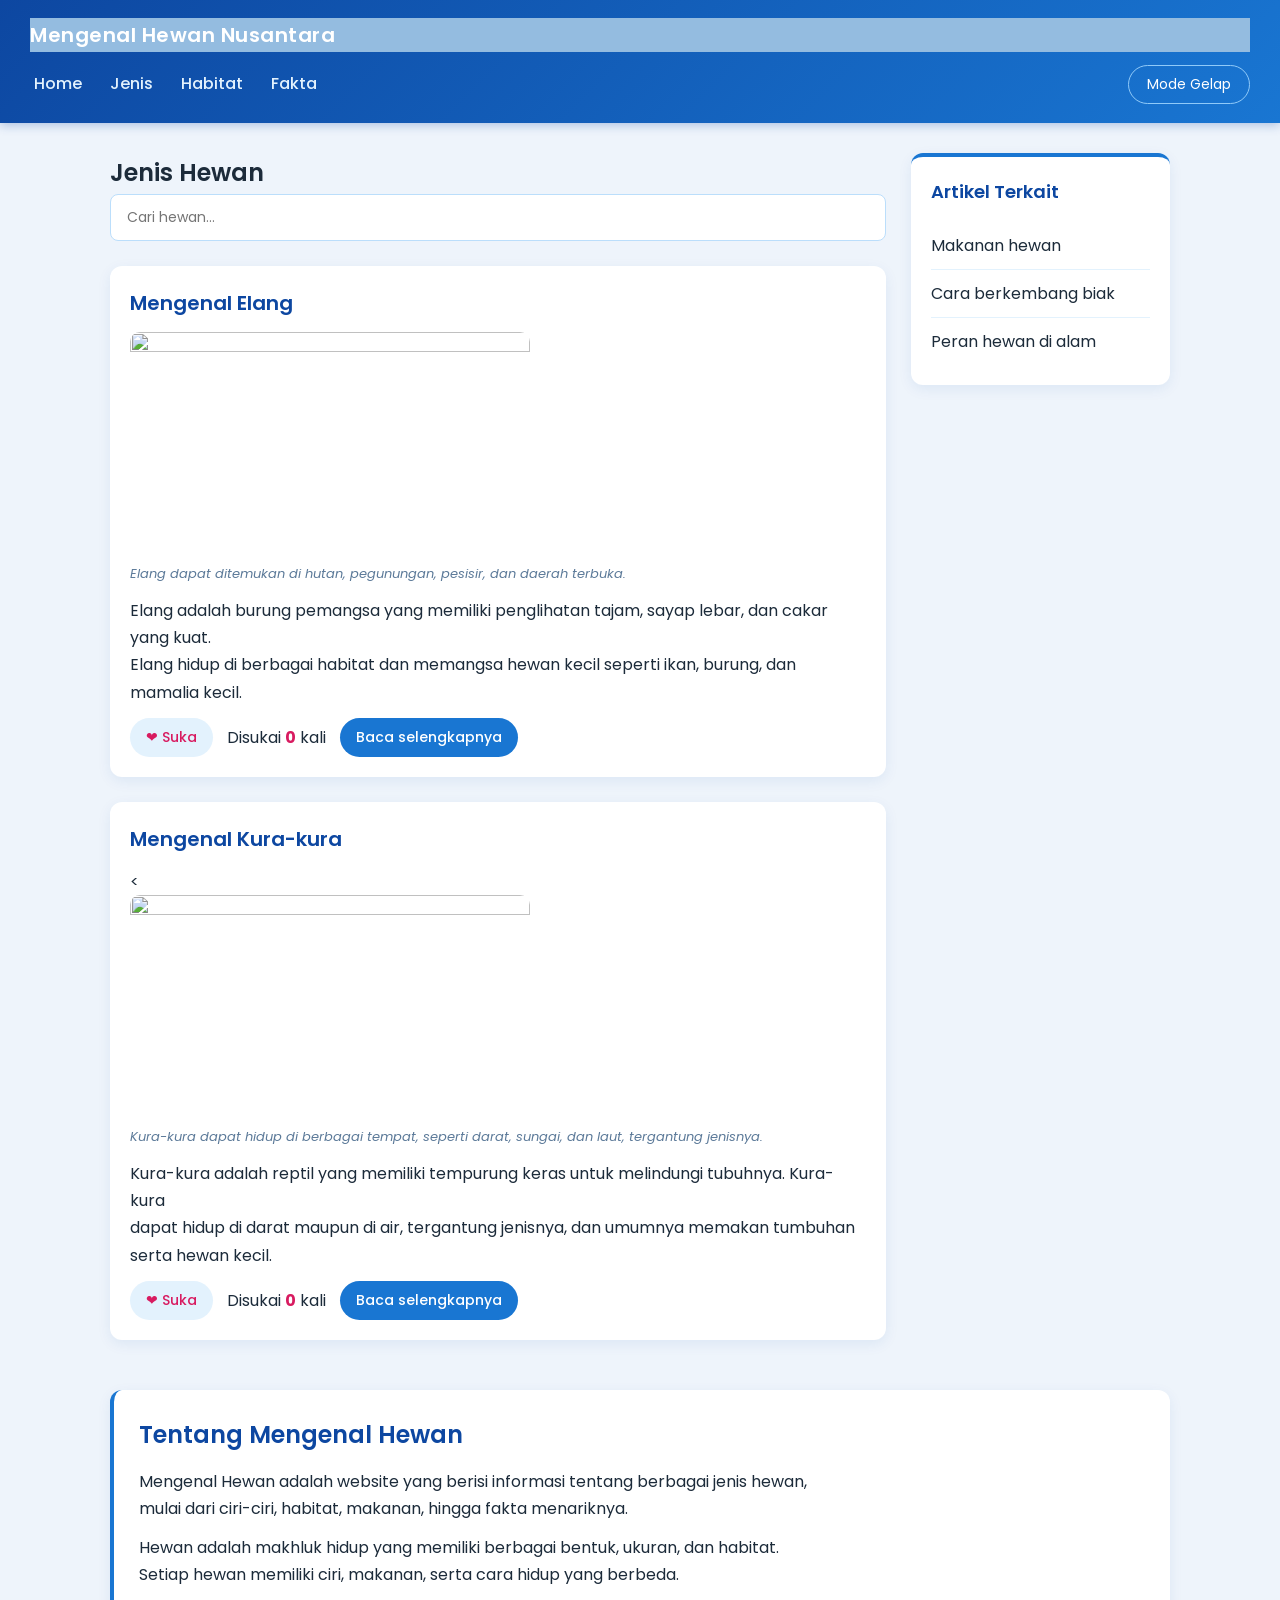
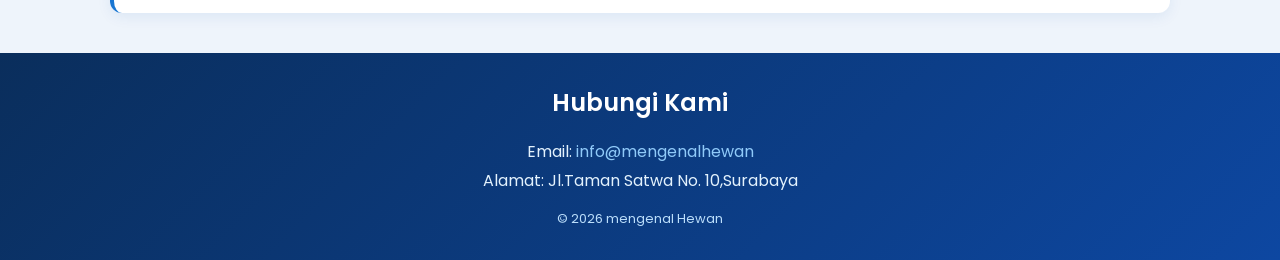
==== index.html @ 5904508c "Add files via upload" ====
<!doctype html>
<html lang="en">
  <head>
    <meta charset="UTF-8" />
    <meta name="viewport" content="width=device-width, initial-scale=1.0" />
    <title>Mengenal Hewan</title>

    <link rel="stylesheet" href="style.css" />

    <!-- TAMBAHAN JS: menyambungkan file script.js. "defer" = tunggu HTML selesai dimuat dulu -->
    <script src="script-belajar.js" defer></script>

    <style>
      h1 {
        font-size: 20px;
        background-color: rgb(148, 188, 224);
      }
    </style>
  </head>
  <body>
    <!--Header-->
    <header id="judul">
      <h1>Mengenal Hewan</h1>

      <!--Navigasi-->
      <nav id="navigasi">
        <a href="#">Home</a>
        <a href="jenis.html">Jenis</a>
        <a href="habitat.html">Habitat</a>
        <a href="fakta.html">Fakta</a>
        <!-- TAMBAHAN JS: tombol mode gelap -->
        <button id="tombol-gelap">Mode Gelap</button>
      </nav>
    </header>

    <!--Konten Utama-->
    <main>
      <!--Section-->
      <section id="jenis">
        <h2>Jenis Hewan</h2>

        <!-- TAMBAHAN JS (Tantangan 2, opsional): kotak cari hewan -->
        <input type="text" id="cari" placeholder="Cari hewan..." />

        <!--article 1-->
        <article>
          <h3>Mengenal Elang</h3>
          <figure>
            <img src="images/elang.jpg" alt="" width="400" height="225" />
            <figcaption>
              Elang dapat ditemukan di hutan, pegunungan, pesisir, dan daerah
              terbuka.
            </figcaption>
          </figure>

          <p>
            Elang adalah burung pemangsa yang memiliki penglihatan tajam, sayap
            lebar, dan cakar yang kuat. <br />
            Elang hidup di berbagai habitat dan memangsa hewan kecil seperti
            ikan, burung, dan mamalia kecil.
          </p>

          <!-- TAMBAHAN JS: teks tambahan (disembunyikan dulu lewat class "sembunyi") -->
          <p class="selengkapnya sembunyi">
            Elang membuat sarang di pohon tinggi atau tebing. Beberapa jenis
            elang di Indonesia, seperti Elang Jawa, termasuk satwa yang
            dilindungi.
          </p>

          <!-- TAMBAHAN JS: tombol Suka dan Baca selengkapnya -->
          <div class="aksi">
            <button class="btn-suka">❤ Suka</button>
            <span>Disukai <strong class="jumlah-suka">0</strong> kali</span>
            <button class="btn-baca">Baca selengkapnya</button>
          </div>
        </article>

        <!--article 2-->
        <article>
          <h3>Mengenal Kura-kura</h3>
          <figure>
            < <img src="images/kura.jpg" alt="" width="400" height="225" />
            <figcaption>
              Kura-kura dapat hidup di berbagai tempat, seperti darat, sungai,
              dan laut, tergantung jenisnya.
            </figcaption>
          </figure>
          <p>
            Kura-kura adalah reptil yang memiliki tempurung keras untuk
            melindungi tubuhnya. Kura-kura <br />
            dapat hidup di darat maupun di air, tergantung jenisnya, dan umumnya
            memakan tumbuhan serta hewan kecil.
          </p>

          <!-- TAMBAHAN JS: teks tambahan (disembunyikan dulu lewat class "sembunyi") -->
          <p class="selengkapnya sembunyi">
            Tempurung kura-kura menyatu dengan tulang punggung dan tulang
            rusuknya, sehingga kura-kura tidak bisa keluar dari tempurungnya.
            Beberapa jenis dapat hidup lebih dari 50 tahun.
          </p>

          <!-- TAMBAHAN JS: tombol Suka dan Baca selengkapnya -->
          <div class="aksi">
            <button class="btn-suka">❤ Suka</button>
            <span>Disukai <strong class="jumlah-suka">0</strong> kali</span>
            <button class="btn-baca">Baca selengkapnya</button>
          </div>
        </article>
      </section>

      <!--Aside/Sidebar-->
      <aside>
        <h2>Artikel Terkait</h2>
        <ul>
          <li><a href="#">Makanan hewan</a></li>
          <li><a href="#">Cara berkembang biak</a></li>
          <li><a href="#">Peran hewan di alam</a></li>
        </ul>
      </aside>

      <!--Section Tentang-->
      <section id="Tentang">
        <h2>Tentang Mengenal Hewan</h2>

        <div class="wrapper">
          <p>
            Mengenal Hewan adalah website yang berisi informasi tentang berbagai
            jenis hewan, <br />
            mulai dari ciri-ciri, habitat, makanan, hingga fakta menariknya.
          </p>
        </div>
        <p>
          Hewan adalah makhluk hidup yang memiliki berbagai bentuk, ukuran, dan
          habitat. <br />
          Setiap hewan memiliki ciri, makanan, serta cara hidup yang berbeda.
        </p>
      </section>
    </main>
    <!--Footer-->
    <footer id="kontak">
      <h2>Kontak</h2>

      <address class="alamat">
        Email:
        <a href="mailto:info@mengenalhewan">info@mengenalhewan</a>
        <br />

        Alamat: Jl.Taman Satwa No. 10,Surabaya
      </address>

      <p>&copy; 2026 mengenal Hewan</p>
    </footer>
  </body>
</html>
---- style.css ----
/* ===== Google Font ===== */
@import url("https://fonts.googleapis.com/css2?family=Poppins:wght@400;500;600;700&display=swap");

/* ===== Reset & Dasar ===== */
* {
  margin: 0;
  padding: 0;
  box-sizing: border-box;
}

body {
  font-family: "Poppins", "Segoe UI", Arial, sans-serif;
  line-height: 1.7;
  color: #1c2b3a;
  background-color: #eef4fb;
}

a {
  text-decoration: none;
  color: #1565c0;
}

a:hover {
  text-decoration: underline;
}

img {
  max-width: 100%;
  height: auto;
  display: block;
  border-radius: 10px;
}

h1,
h2,
h3 {
  font-weight: 600;
}

/* ===== Header & Navigasi ===== */
#judul {
  background: linear-gradient(135deg, #0d47a1, #1976d2);
  color: #fff;
  padding: 18px 30px;
  box-shadow: 0 2px 10px rgba(13, 71, 161, 0.3);
}

#judul h1 {
  margin-bottom: 12px;
  letter-spacing: 0.5px;
}

#navigasi {
  display: flex;
  flex-wrap: wrap;
  align-items: center;
  gap: 20px;
}

#navigasi a {
  color: #e3f2fd;
  font-weight: 500;
  padding: 6px 4px;
  border-bottom: 2px solid transparent;
  transition: border-color 0.2s ease, color 0.2s ease;
}

#navigasi a:hover {
  color: #fff;
  text-decoration: none;
  border-bottom: 2px solid #90caf9;
}

#tombol-gelap {
  margin-left: auto;
  padding: 8px 18px;
  border: 1px solid #90caf9;
  border-radius: 25px;
  background-color: transparent;
  color: #fff;
  cursor: pointer;
  font-family: inherit;
  font-size: 14px;
  transition: background-color 0.2s ease, color 0.2s ease;
}

#tombol-gelap:hover {
  background-color: #fff;
  color: #0d47a1;
}

/* ===== Layout Utama ===== */
main {
  display: grid;
  grid-template-columns: 3fr 1fr;
  gap: 25px;
  max-width: 1100px;
  margin: 30px auto;
  padding: 0 20px;
}

section#jenis {
  grid-column: 1;
}

aside {
  grid-column: 2;
  background-color: #fff;
  border-radius: 12px;
  padding: 20px;
  height: fit-content;
  box-shadow: 0 4px 14px rgba(13, 71, 161, 0.08);
  border-top: 4px solid #1976d2;
}

section#Tentang {
  grid-column: 1 / -1;
}

/* ===== Kotak Cari ===== */
#cari {
  display: block;
  width: 100%;
  padding: 12px 16px;
  margin-bottom: 25px;
  border: 1px solid #bbdefb;
  border-radius: 8px;
  font-family: inherit;
  font-size: 14px;
  background-color: #fff;
  transition: border-color 0.2s ease, box-shadow 0.2s ease;
}

#cari:focus {
  outline: none;
  border-color: #1976d2;
  box-shadow: 0 0 0 3px rgba(25, 118, 210, 0.15);
}

/* ===== Artikel Hewan ===== */
article {
  background-color: #fff;
  border-radius: 12px;
  padding: 20px;
  margin-bottom: 25px;
  box-shadow: 0 4px 14px rgba(13, 71, 161, 0.08);
  transition: transform 0.2s ease, box-shadow 0.2s ease;
}

article:hover {
  transform: translateY(-3px);
  box-shadow: 0 8px 20px rgba(13, 71, 161, 0.15);
}

article h3 {
  color: #0d47a1;
  margin-bottom: 12px;
  font-size: 20px;
}

figure {
  margin-bottom: 12px;
}

figcaption {
  font-size: 13px;
  color: #5c7a99;
  margin-top: 6px;
  font-style: italic;
}

article p {
  margin-bottom: 12px;
}

/* Teks "selengkapnya" yang disembunyikan lewat JS */
.selengkapnya.sembunyi {
  display: none;
}

/* ===== Tombol Aksi (Suka & Baca Selengkapnya) ===== */
.aksi {
  display: flex;
  align-items: center;
  gap: 14px;
  margin-top: 12px;
  flex-wrap: wrap;
}

.btn-suka,
.btn-baca {
  padding: 9px 16px;
  border: none;
  border-radius: 25px;
  cursor: pointer;
  font-family: inherit;
  font-size: 14px;
  font-weight: 500;
  transition: background-color 0.2s ease, transform 0.1s ease;
}

.btn-suka {
  background-color: #e3f2fd;
  color: #d81b60;
}

.btn-suka:hover {
  background-color: #bbdefb;
}

.btn-suka:active {
  transform: scale(0.95);
}

.btn-baca {
  background-color: #1976d2;
  color: #fff;
}

.btn-baca:hover {
  background-color: #0d47a1;
}

.jumlah-suka {
  color: #d81b60;
}

/* ===== Aside / Sidebar ===== */
aside h2 {
  margin-bottom: 14px;
  color: #0d47a1;
  font-size: 18px;
}

aside ul {
  list-style: none;
}

aside li {
  padding: 10px 0;
  border-bottom: 1px solid #e3f2fd;
}

aside li:last-child {
  border-bottom: none;
}

aside li a {
  color: #1c2b3a;
  transition: color 0.2s ease, padding-left 0.2s ease;
}

aside li a:hover {
  color: #1976d2;
  padding-left: 4px;
  text-decoration: none;
}

/* ===== Section Tentang ===== */
section#Tentang {
  background-color: #fff;
  border-radius: 12px;
  padding: 25px;
  box-shadow: 0 4px 14px rgba(13, 71, 161, 0.08);
  border-left: 4px solid #1976d2;
}

section#Tentang h2 {
  margin-bottom: 12px;
  color: #0d47a1;
}

.wrapper {
  margin-bottom: 12px;
}

/* ===== Footer ===== */
#kontak {
  background: linear-gradient(135deg, #0a2e5c, #0d47a1);
  color: #e3f2fd;
  padding: 30px 20px;
  text-align: center;
  margin-top: 40px;
}

#kontak h2 {
  margin-bottom: 14px;
  color: #fff;
}

#kontak .alamat {
  font-style: normal;
  margin-bottom: 12px;
  line-height: 1.8;
}

#kontak .alamat a {
  color: #90caf9;
}

#kontak p {
  font-size: 13px;
  color: #bbdefb;
}

/* ===== Mode Gelap (dikontrol lewat JS: body.gelap) ===== */
body.gelap {
  background-color: #0f1720;
  color: #dbe6f0;
}

body.gelap #judul {
  background: linear-gradient(135deg, #071633, #0d2a52);
}

body.gelap aside,
body.gelap article,
body.gelap section#Tentang {
  background-color: #16212e;
  color: #dbe6f0;
  box-shadow: none;
  border-color: #1e3a5f;
}

body.gelap article:hover {
  box-shadow: 0 8px 20px rgba(0, 0, 0, 0.4);
}

body.gelap figcaption {
  color: #8fa6bd;
}

body.gelap #cari {
  background-color: #16212e;
  color: #fff;
  border-color: #1e3a5f;
}

body.gelap aside li {
  border-bottom-color: #1e3a5f;
}

body.gelap aside li a {
  color: #dbe6f0;
}

body.gelap .btn-suka {
  background-color: #2a1e26;
}

body.gelap #kontak {
  background: #071633;
}

/* ===== Responsif untuk layar kecil ===== */
@media (max-width: 768px) {
  main {
    grid-template-columns: 1fr;
  }

  section#jenis,
  aside,
  section#Tentang {
    grid-column: 1;
  }

  #navigasi {
    flex-direction: column;
    align-items: flex-start;
    gap: 10px;
  }

  #tombol-gelap {
    margin-left: 0;
  }
}
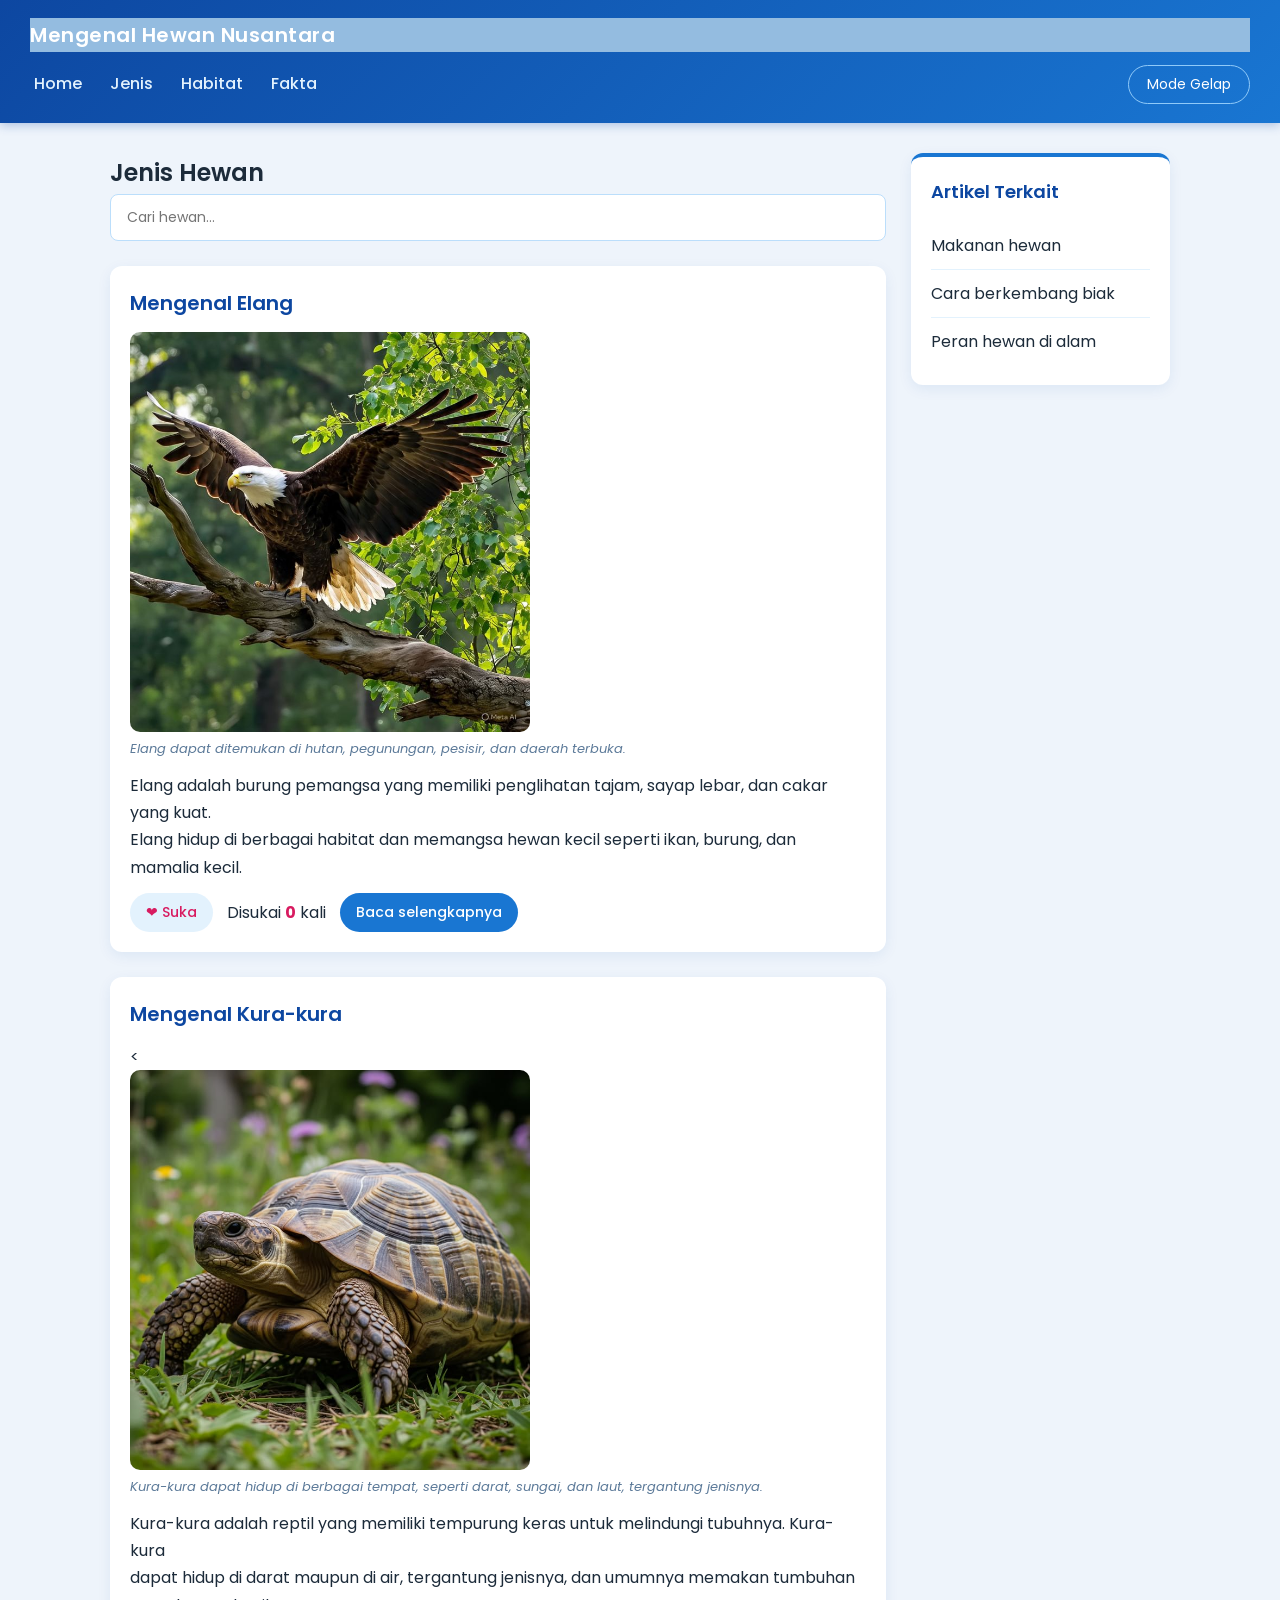
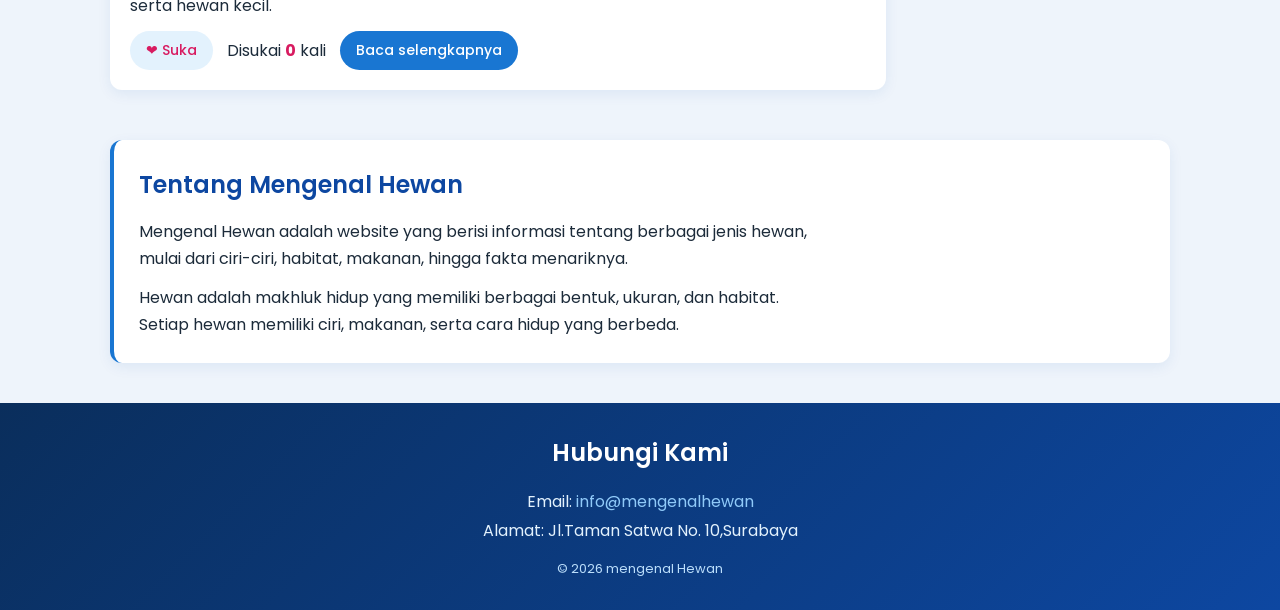
==== commit 11e45739: "Update index.html" ====
--- a/index.html
+++ b/index.html
@@ -46,7 +46,7 @@
         <article>
           <h3>Mengenal Elang</h3>
           <figure>
-            <img src="images/elang.jpg" alt="" width="400" height="225" />
+            <img src="elang.jpg" alt="" width="400" height="225" />
             <figcaption>
               Elang dapat ditemukan di hutan, pegunungan, pesisir, dan daerah
               terbuka.
@@ -79,7 +79,7 @@
         <article>
           <h3>Mengenal Kura-kura</h3>
           <figure>
-            < <img src="images/kura.jpg" alt="" width="400" height="225" />
+            < <img src="kura.jpg" alt="" width="400" height="225" />
             <figcaption>
               Kura-kura dapat hidup di berbagai tempat, seperti darat, sungai,
               dan laut, tergantung jenisnya.
